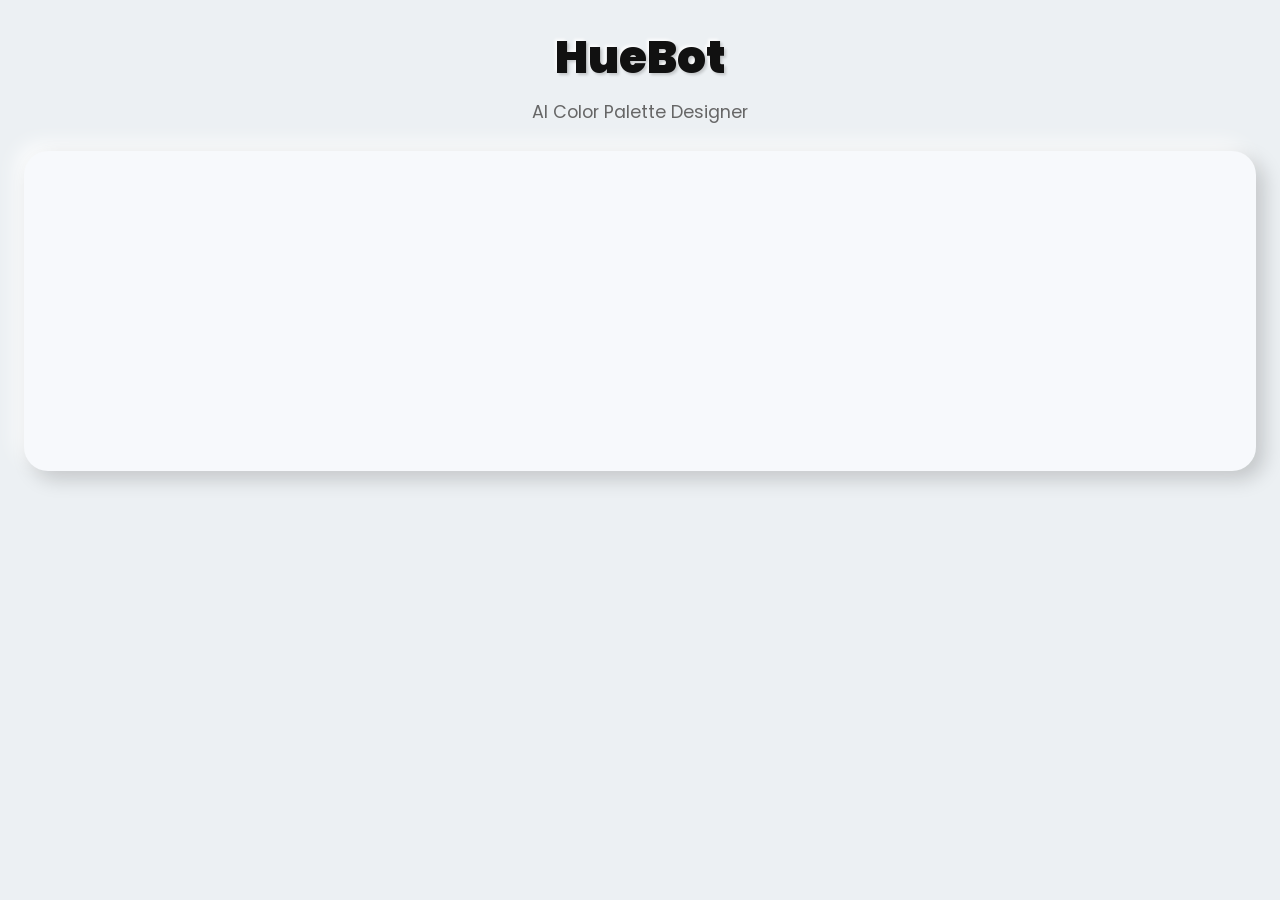
==== index.html @ ea3f3374 "first commit Date: 4/3/2026" ====
<!DOCTYPE html>
<html lang="en">
<head>
  <meta charset="UTF-8" />
  <meta name="viewport" content="width=device-width, initial-scale=1.0" />
  <title>HueBot – AI Color Palette Assistant</title>
  <link rel="stylesheet" href="styles.css" />
</head>

<body>
  <main class="app">

    <!-- HEADER -->
    <header class="app-header">
      <h1 class="title">HueBot</h1>
      <p class="subtitle">AI Color Palette Designer</p>
    </header>

    <!-- CHAT SECTION -->
    <section class="chat-container neu" id="chatSection">
      <div class="chat-messages" id="chatMessages"></div>

      <!-- Typing -->
      <div class="typing-indicator" id="typingIndicator">
        <span></span><span></span><span></span>
      </div>
    </section>
  </main>

  <!-- OPTION MODAL -->
  <div id="optionModalOverlay" class="modal-overlay" hidden></div>
  <div id="optionModal" class="modal neu" hidden>
    <div class="modal-header">
      <h3 id="optionModalTitle">Select an option</h3>
    </div>

    <div id="optionModalBody" class="modal-body"></div>
  </div>

  <!-- COLOR WHEEL MODAL -->
  <div id="colorWheelOverlay" class="modal-overlay" hidden></div>
  <div id="colorWheelModal" class="modal neu" hidden>
    <div class="modal-header">
      <h3 id="colorWheelLabel">Pick a color</h3>
    </div>

    <div class="modal-body color-wheel-body">
      <canvas id="colorWheelCanvas" width="260" height="260"></canvas>
      <div id="selectedColorPreview" class="color-preview-circle"></div>
    </div>

    <div class="modal-footer">
      <button class="btn solid" id="confirmColorBtn">Use this</button>
    </div>
  </div>

  <!-- PALETTE MODAL -->
  <div id="paletteModalOverlay" class="modal-overlay" hidden></div>
  <div id="paletteModal" class="modal neu" hidden>
    <div class="modal-header">
      <h3>🎨 Your Palette</h3>
    </div>

    <div class="modal-body">
      <div id="paletteModalGrid" class="palette-grid"></div>
    </div>

    <div class="modal-footer">
      <button class="btn outline" id="modalCopyCss">Copy CSS</button>
      <button class="btn outline" id="modalDownloadPng">PNG</button>
      <button class="btn solid" id="modalRegenerate">New Palette</button>
    </div>
  </div>

  <!-- Scripts -->
  <script type="module">
    import { initUi } from "./js/ui.js";
    import { initChatbot } from "./js/chatbot.js";

      window.addEventListener("load", () => {
  initUi();

  // Wait 3 seconds before starting the chatbot
  setTimeout(() => {
    initChatbot();
  }, 3000); 
});
    
  </script>
</body>
</html>
---- styles.css ----
@import url('https://fonts.googleapis.com/css2?family=Abril+Fatface&family=Lobster&family=Montserrat:ital,wght@0,100..900;1,100..900&family=Poppins:ital,wght@0,100;0,200;0,300;0,400;0,500;0,600;0,700;0,800;0,900;1,100;1,200;1,300;1,400;1,500;1,600;1,700;1,800;1,900&family=Raleway:ital,wght@0,100..900;1,100..900&display=swap');
/* ----------------------------------------------------
   ROOT VARIABLES — Soft White Neumorphism Theme
---------------------------------------------------- */
:root {
  --bg: #ecf0f3;
  --surface: #f7f9fc;
  --surface-raised: #ffffff;

  --text-primary: #111;
  --text-secondary: #666;

  --accent: #007aff;

  --radius-lg: 24px;
  --radius-md: 16px;
  --radius-sm: 10px;

  --shadow-dark: rgba(0, 0, 0, 0.18);
  --shadow-light: rgba(255, 255, 255, 0.85);

  --transition: 0.25s ease;
  --fast: 0.15s ease;
}

/* ----------------------------------------------------
   GLOBAL
---------------------------------------------------- */
* {
  margin: 0;
  padding: 0;
  box-sizing: border-box;
}

body {
  font-family: "poppins", -apple-system, BlinkMacSystemFont, Segoe UI, Roboto;
  background: var(--bg);
  min-height: 100vh;
  padding: 24px;
  color: var(--text-primary);
}

.neu {
  background: var(--surface);
  box-shadow:
    8px 8px 20px var(--shadow-dark),
    -8px -8px 20px var(--shadow-light);
  border-radius: var(--radius-lg);
}

.neu-raised {
  background: var(--surface-raised);
  box-shadow:
    6px 6px 16px var(--shadow-dark),
    -6px -6px 16px var(--shadow-light);
  border-radius: var(--radius-lg);
}

/* ----------------------------------------------------
   HEADER
---------------------------------------------------- */
.title {
  text-align: center;
  font-size: clamp(2.3rem, 5vw, 2.8rem);
  font-weight: 900;
  margin-bottom: 8px;
  text-shadow:
    2px 2px 3px var(--shadow-dark),
    -2px -2px 3px var(--shadow-light);
}

.subtitle {
  text-align: center;
  color: var(--text-secondary);
  font-size: 1.1rem;
  margin-bottom: 26px;
}

/* ----------------------------------------------------
   CHAT SECTION
---------------------------------------------------- */
.chat-container {
  padding-bottom: 20px;
  animation: fadeIn 0.4s ease;
}

.chat-messages {
  padding: 24px;
  min-height: 300px;
  max-height: 550px;
  overflow-y: auto;
  display: flex;
  flex-direction: column;
  gap: 16px;
}

/* Chat bubble */
.message {
  padding: 16px 22px;
  border-radius: var(--radius-lg);
  max-width: 85%;
  line-height: 1.6;
  animation: slideUp 0.25s ease;
}

/* Bot bubble */
.message.bot {
  background: var(--surface);
  color: var(--text-primary);
  box-shadow:
    4px 4px 10px var(--shadow-dark),
    -4px -4px 10px var(--shadow-light);
}

/* User bubble */
.message.user {
  margin-left: auto;
  background: var(--accent);
  color: #fff;
  box-shadow:
    4px 4px 12px rgba(0, 122, 255, 0.5),
    -4px -4px 12px rgba(255, 255, 255, 0.6);
  border-bottom-right-radius: 10px;
}

/* Typing indicator */
.typing-indicator {
  padding-left: 24px;
  gap: 8px;
  display: none;
}

.typing-indicator span {
  width: 9px;
  height: 9px;
  background: var(--text-secondary);
  border-radius: 50%;
  animation: blink 1.4s infinite;
}

.typing-indicator span:nth-child(2) {
  animation-delay: 0.2s;
}

.typing-indicator span:nth-child(3) {
  animation-delay: 0.4s;
}

/* ----------------------------------------------------
   MODALS
---------------------------------------------------- */
.modal-overlay {
  position: fixed;
  inset: 0;
  background: rgba(0, 0, 0, 0.25);
  backdrop-filter: blur(4px);
  z-index: 90;
  opacity: 0;
  transition: var(--transition);
}

.modal-overlay.show {
  opacity: 1;
}

/* ==========================================================
   PALETTE MODAL (NO SCROLLBARS + RESPONSIVE GRID)
========================================================== */

#paletteModal {
  max-height: 92vh;              /* Fit within viewport */
  scrollbar-width: none;
}

#paletteModal .modal-body {
  padding: 20px;
  overflow: hidden;              /* Prevent inner scrollbars */
}

/* Responsive auto-fit grid */
.palette-grid {
  display: grid;
  gap: 20px;
  grid-template-columns: repeat(auto-fit, minmax(170px, 1fr));
  justify-items: center;
  align-items: stretch;
  width: 100%;
  padding-bottom: 10px;
}

/* Each swatch auto scales */
.palette-swatch {
  width: 100%;
  max-width: 200px;
  border-radius: var(--radius-lg);
}

/* Ensure tall palettes still fit by shrinking slightly */
@media (max-height: 760px) {
  .palette-swatch {
    transform: scale(0.93);
  }
}

@media (max-height: 680px) {
  .palette-swatch {
    transform: scale(0.86);
  }
}

@media (max-height: 600px) {
  .palette-swatch {
    transform: scale(0.78);
  }
}

.modal {
  position: fixed;
  top: 50%;
  left: 50%;
  width: min(480px, 92%);
  padding: 26px;
  transform: translate(-50%, -50%) scale(0.85);
  opacity: 0;
  transition: var(--transition);
  z-index: 100;
  max-height: 85vh;       /* Prevent modal from growing beyond viewport */
  overflow-y: auto;       /* Enable scrolling inside modal */
}

.modal.show {
  opacity: 1;
  transform: translate(-50%, -50%) scale(1);
}

.modal-header h3 {
  text-align: center;
  font-size: 1.9rem;
  margin-bottom: 18px;
  font-family: Lobster;
}

/* Option buttons */
#optionModalBody {
  display: flex;
  flex-direction: column;
  gap: 12px;
}

.option-btn {
  padding: 14px;
  text-align: center;
  font-weight: 600;
  border-radius: var(--radius-md);
  background: var(--surface);
  cursor: pointer;
  box-shadow:
    4px 4px 12px var(--shadow-dark),
    -4px -4px 12px var(--shadow-light);
  transition: var(--transition);
}

.option-btn:hover {
  transform: translateY(-4px);
}

/* ----------------------------------------------------
   COLOR WHEEL
---------------------------------------------------- */
.color-wheel-body {
  display: flex;
  flex-direction: column;
  align-items: center;
  gap: 18px;
}

#colorWheelCanvas {
  border-radius: 50%;
  cursor: crosshair;
  box-shadow:
    6px 6px 14px var(--shadow-dark),
    -6px -6px 14px var(--shadow-light);
}

.color-preview-circle {
  width: 58px;
  height: 58px;
  border-radius: 50%;
  box-shadow:
    4px 4px 10px var(--shadow-dark),
    -4px -4px 10px var(--shadow-light);
}

/* ----------------------------------------------------
   PALETTE MODAL
---------------------------------------------------- */
#paletteModalGrid {
  margin-top: 10px;
}

.palette-grid {
  display: grid;
  grid-template-columns: repeat(auto-fit, minmax(150px, 1fr));
  gap: 18px;
}

.palette-swatch {
  border-radius: var(--radius-lg);
  overflow: hidden;
  background: var(--surface-raised);
  transition: var(--transition);
  box-shadow: 1px 1px 10px #666;
  position: relative;
  text-align: center;
}

.palette-swatch:hover{
  filter: drop-shadow(0px 2px 3px silver);
}

.palette-swatch-color {
  height: 110px;
  position: relative;
}

.palette-swatch-color::after {
  content: "";
  position: absolute;
  top: -80%;
  left: -80%;
  width: 160%;
  height: 160%;
  background: linear-gradient(
    135deg,
    transparent 40%,
    rgba(255, 255, 255, 0.45) 50%,
    transparent 60%
  );
  transform: rotate(25deg);
  transition: 0.7s;
}


.palette-swatch:hover .palette-swatch-color::after {
  top: 120%;
  left: 120%;
}

/* Copy */
.palette-swatch-copy {
  position: absolute;
  top: 12px;
  right: 12px;
  padding: 6px 12px;
  background: rgba(255, 255, 255, 0.85);
  border-radius: var(--radius-sm);
  font-size: 0.8rem;
  cursor: pointer;
  opacity: 0;
  transition: var(--fast);
}

.palette-swatch:hover .palette-swatch-copy {
  opacity: 1;
  transform: scale(1.05);
}

.palette-swatch-label {
  padding: 14px;
  text-align: center;
  font-weight: 600;
}

.palette-swatch-code {
  padding: 10px 14px;
  font-size: 0.8rem;
  color: var(--text-secondary);
  font-family: monospace;
  margin-bottom: 6px;
}

.palette-swatch-usage {
  padding: 0 14px 14px;
  text-align: center;
  font-size: 0.8rem;
  color: var(--text-secondary);
}

/* ----------------------------------------------------
   BUTTONS
---------------------------------------------------- */
.btn {
  padding: 12px 24px;
  border-radius: var(--radius-md);
  font-weight: 600;
  cursor: pointer;
  border: none;
  transition: var(--transition);
  background: var(--surface-raised);
  box-shadow:
    6px 6px 12px var(--shadow-dark),
    -6px -6px 12px var(--shadow-light);
}

.btn:active {
  transform: scale(0.96);
}

.btn.solid {
  background: var(--accent);
  color: #fff;
  box-shadow:
    4px 4px 14px rgba(0, 122, 255, 0.45),
    -4px -4px 14px rgba(255, 255, 255, 0.6);
}

.btn.outline {
  background: var(--surface);
  border: 2px solid var(--accent);
  color: var(--accent);
}

/* ----------------------------------------------------
   ANIMATIONS
---------------------------------------------------- */
@keyframes fadeIn {
  from {
    opacity: 0;
    transform: translateY(14px);
  }
  to {
    opacity: 1;
    transform: translateY(0);
  }
}

@keyframes slideUp {
  from {
    opacity: 0;
    transform: translateY(12px);
  }
  to {
    opacity: 1;
    transform: translateY(0);
  }
}

@keyframes blink {
  0%,
  100% {
    opacity: 0.4;
  }
  50% {
    opacity: 1;
  }
}

/* ----------------------------------------------------
   RESPONSIVE
---------------------------------------------------- */
@media (max-width: 600px) {
  body {
    padding: 12px;
  }

  .palette-grid {
    grid-template-columns: repeat(auto-fit, minmax(130px, 1fr));
    grid-auto-rows: minmax(180px, auto);
  }
}

@media (max-width: 400px) {
  .palette-grid {
    grid-template-columns: repeat(auto-fit, minmax(115px, 1fr));
  }
}

/* Shine hover for footer buttons */
.modal-footer{
  display: flex;
  flex-direction: row;
  gap: 1em;
  justify-content: center;
  align-items: center;
}
.modal-footer .btn {
  background:#ecf0f3 !important;
  border: none !important;
  box-shadow: none !important;
  position: relative;
  overflow: hidden;
  color: black;
  margin-top: 16px;
 }

.modal-footer .btn::before {
  content: "";
  position: absolute;
  top: 0;
  left: -120%;
  width: 130%;
  height: 100%;
  background: linear-gradient(
    120deg,
    transparent,
    rgba(255,255,255,0.6),
    transparent
  );
  transform: skewX(20deg);
  transition: 0.6s ease;
}

.modal-footer .btn:hover::before {
  left: 120%;
}

.modal-footer .btn:hover {
  transform: translateY(-2px);
}
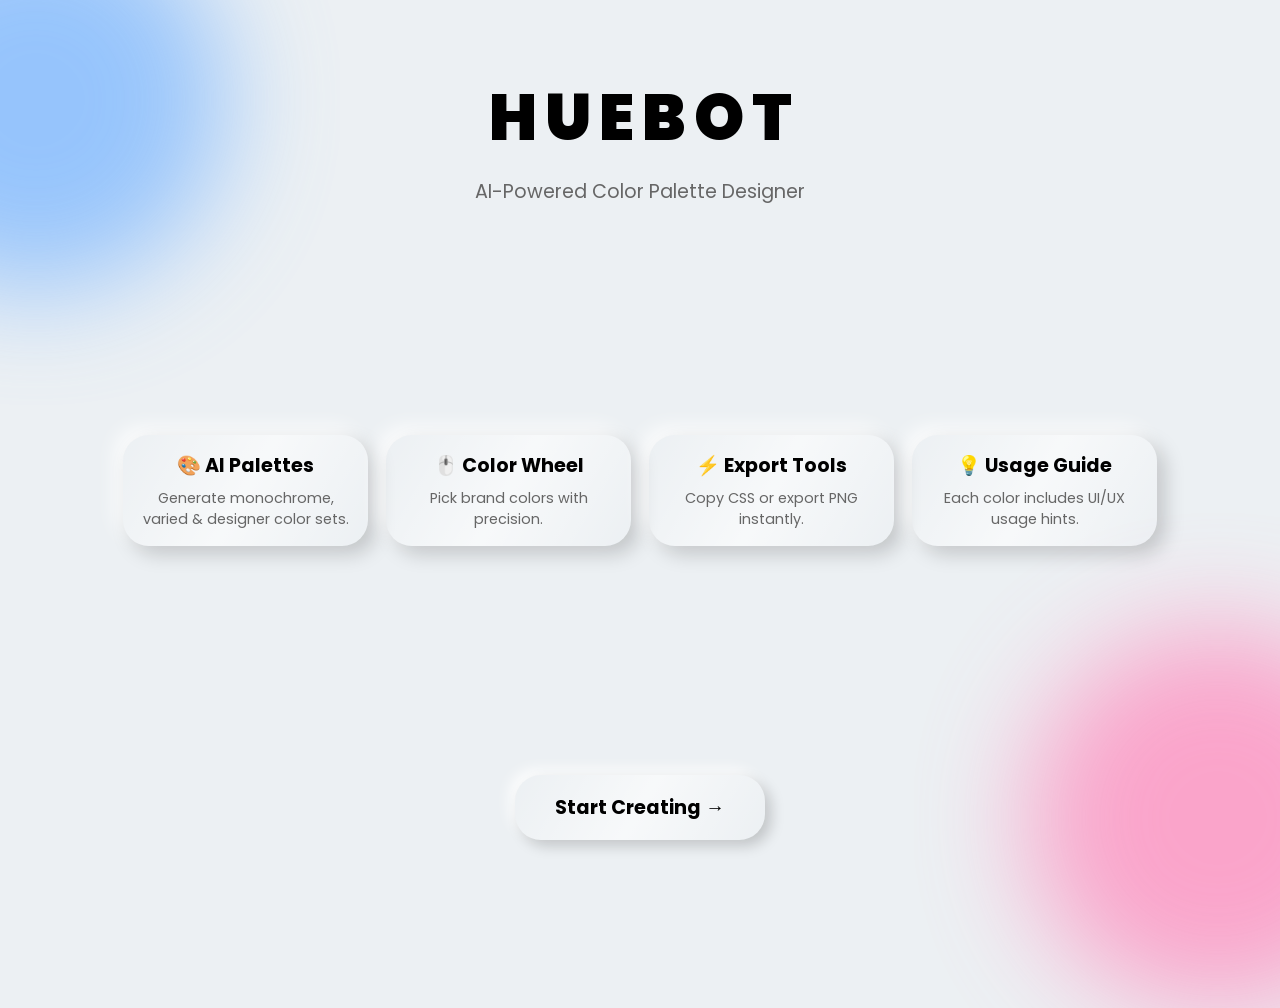
==== commit 42d09b66: "Update CTA button link to app.html" ====
--- a/index.html
+++ b/index.html
@@ -1,91 +1,275 @@
 <!DOCTYPE html>
 <html lang="en">
 <head>
-  <meta charset="UTF-8" />
-  <meta name="viewport" content="width=device-width, initial-scale=1.0" />
+  <meta charset="UTF-8">
+  <meta name="viewport" content="width=device-width, initial-scale=1.0">
   <title>HueBot – AI Color Palette Assistant</title>
-  <link rel="stylesheet" href="styles.css" />
+
+  <!-- FONTS -->
+  <link href="https://fonts.googleapis.com/css2?family=Poppins:wght@300;400;600;700;900&display=swap" rel="stylesheet">
+
+  <!-- GSAP -->
+  <script src="https://cdnjs.cloudflare.com/ajax/libs/gsap/3.12.2/gsap.min.js"></script>
+
+  <style>
+    :root {
+      --bg: #ecf0f3;
+      --surface: #f7f9fc;
+      --text: #111;
+      --text-light: #666;
+      --accent: #007aff;
+      --radius: 26px;
+      --shadow-dark: rgba(0, 0, 0, 0.18);
+      --shadow-light: rgba(255, 255, 255, 0.85);
+    }
+
+    * {
+      margin: 0;
+      padding: 0;
+      box-sizing: border-box;
+      font-family: "Poppins", sans-serif;
+      scrollbar-width: none;
+    }
+
+    body {
+      background: var(--bg);
+      overflow-x: hidden;
+    }
+
+    /* ================= HERO SECTION ================= */
+
+    .landing-container {
+      height: 100vh; /* FULL SCREEN — NO SCROLL ON DESKTOP */
+      display: flex;
+      flex-direction: column;
+      justify-content: space-between;
+      padding: 50px 20px;
+      position: relative;
+    }
+
+    /* Floating blobs */
+    .blob {
+      position: absolute;
+      width: 380px;
+      height: 380px;
+      border-radius: 50%;
+      filter: blur(55px);
+      opacity: 0.75;
+      z-index: -1;
+      animation: floatBlobs 6s infinite linear;
+    }
+
+    .blob.blue { background: #7ab6ff; top: -10%; left: -12%; }
+    .blob.pink { background: #ff8bbd; bottom: -12%; right: -10%; }
+
+    @keyframes floatBlobs {
+      0% { transform: translate(0,0) rotate(0); }
+      50% { transform: translate(40px, -30px) rotate(160deg); }
+      100% { transform: translate(0,0) rotate(360deg); }
+    }
+
+    /* Hero Text */
+    .hero {
+      text-align: center;
+      margin-top: 20px;
+    }
+
+    /* Animated HUEBOT Logo */
+    .logo {
+      font-size: 4rem;
+      font-weight: 900;
+      display: flex;
+      justify-content: center;
+      gap: 8px;
+    }
+
+    .logo span {
+      display: inline-block;
+      animation: colorChange 1.2s infinite alternate;
+    }
+
+    .logo span:nth-child(1){ animation-delay: 0s; }
+    .logo span:nth-child(2){ animation-delay: .2s; }
+    .logo span:nth-child(3){ animation-delay: .4s; }
+    .logo span:nth-child(4){ animation-delay: .6s; }
+    .logo span:nth-child(5){ animation-delay: .8s; }
+    .logo span:nth-child(6){ animation-delay: 1s; }
+
+    @keyframes colorChange {
+      0%   { color: #ff5f91; transform: translateY(0); }
+      50%  { color: #4da3ff; transform: translateY(-6px); }
+      100% { color: #9b59ff; transform: translateY(0); }
+    }
+
+    .subtitle {
+      margin-top: 12px;
+      font-size: 1.2rem;
+      font-weight: 400;
+      color: var(--text-light);
+    }
+
+    /* ================= FEATURES ================= */
+
+    .features {
+      display: grid;
+      gap: 18px;
+      padding: 10px;
+      width: 85%;
+      margin: auto;
+      grid-template-columns: repeat(4, 1fr); /* STRICT 4-COLUMN DESKTOP */
+    }
+
+    .feature-card {
+      background: var(--surface);
+      padding: 16px;
+      text-align: center;
+      border-radius: var(--radius);
+      box-shadow:
+        8px 8px 20px var(--shadow-dark),
+        -8px -8px 20px var(--shadow-light);
+      transition: 0.3s ease;
+      background: linear-gradient(
+    120deg,
+    transparent,
+    rgba(255,255,255,0.6),
+    transparent
+  );
+    }
+
+    .feature-card:hover {
+      transform: translateY(-6px);
+    }
+
+    .feature-card h3 {
+      font-size: 1.2rem;
+      margin-bottom: 8px;
+      font-weight: 700;
+    }
+
+    .feature-card p {
+      color: var(--text-light);
+      font-size: 0.9rem;
+    }
+
+    /* ================= CTA ================= */
+
+    .cta-wrapper {
+      text-align: center;
+      margin-bottom: 10px;
+    }
+
+    .cta-btn {
+      padding: 18px 40px;
+      border-radius: var(--radius);
+      font-size: 1.2rem;
+      font-weight: 700;
+      background: var(--surface);
+      border: none;
+      cursor: pointer;
+      box-shadow:
+        6px 6px 14px var(--shadow-dark),
+        -6px -6px 14px var(--shadow-light);
+      transition: .25s;
+      background: linear-gradient(
+    120deg,
+    transparent,
+    rgba(255,255,255,0.6),
+    transparent
+  );
+    }
+
+    .cta-btn:hover {
+      background: linear-gradient(
+    120deg,
+    transparent,
+    rgb(255, 255, 255),
+    transparent
+  );
+    }
+
+    /* ================= RESPONSIVE ================= */
+
+    /* Tablet → 2x2 layout */
+    @media (max-width: 1023px) {
+      body { overflow-y: auto; }
+
+      .landing-container {
+        height: auto;
+        padding-bottom: 60px;
+      }
+
+      .features {
+        grid-template-columns: repeat(2, 1fr);
+        margin-top: 20px;
+      }
+    }
+
+    /* Mobile → stacked */
+    @media (max-width: 767px) {
+      .logo { font-size: 2.7rem; }
+
+      .features {
+        grid-template-columns: 1fr;
+        width: 90%;
+      }
+
+      .cta-btn {
+        width: 90%;
+      }
+    }
+  </style>
+
 </head>
 
 <body>
-  <main class="app">
-
-    <!-- HEADER -->
-    <header class="app-header">
-      <h1 class="title">HueBot</h1>
-      <p class="subtitle">AI Color Palette Designer</p>
-    </header>
-
-    <!-- CHAT SECTION -->
-    <section class="chat-container neu" id="chatSection">
-      <div class="chat-messages" id="chatMessages"></div>
-
-      <!-- Typing -->
-      <div class="typing-indicator" id="typingIndicator">
-        <span></span><span></span><span></span>
-      </div>
+
+  <!-- BLOBS -->
+  <div class="blob blue"></div>
+  <div class="blob pink"></div>
+
+  <div class="landing-container">
+
+    <!-- HERO -->
+    <section class="hero">
+      <div class="logo">
+        <span>H</span><span>U</span><span>E</span><span>B</span><span>O</span><span>T</span>
+      </div>
+      <p class="subtitle">AI-Powered Color Palette Designer</p>
     </section>
-  </main>
-
-  <!-- OPTION MODAL -->
-  <div id="optionModalOverlay" class="modal-overlay" hidden></div>
-  <div id="optionModal" class="modal neu" hidden>
-    <div class="modal-header">
-      <h3 id="optionModalTitle">Select an option</h3>
+
+    <!-- FEATURES -->
+    <section class="features">
+
+      <div class="feature-card">
+        <h3>🎨 AI Palettes</h3>
+        <p>Generate monochrome, varied & designer color sets.</p>
+      </div>
+
+      <div class="feature-card">
+        <h3>🖱️ Color Wheel</h3>
+        <p>Pick brand colors with precision.</p>
+      </div>
+
+      <div class="feature-card">
+        <h3>⚡ Export Tools</h3>
+        <p>Copy CSS or export PNG instantly.</p>
+      </div>
+
+      <div class="feature-card">
+        <h3>💡 Usage Guide</h3>
+        <p>Each color includes UI/UX usage hints.</p>
+      </div>
+
+    </section>
+
+    <!-- CTA -->
+    <div class="cta-wrapper">
+      <button class="cta-btn" onclick="window.location.href='app.html'">
+        Start Creating →
+      </button>
     </div>
 
-    <div id="optionModalBody" class="modal-body"></div>
   </div>
 
-  <!-- COLOR WHEEL MODAL -->
-  <div id="colorWheelOverlay" class="modal-overlay" hidden></div>
-  <div id="colorWheelModal" class="modal neu" hidden>
-    <div class="modal-header">
-      <h3 id="colorWheelLabel">Pick a color</h3>
-    </div>
-
-    <div class="modal-body color-wheel-body">
-      <canvas id="colorWheelCanvas" width="260" height="260"></canvas>
-      <div id="selectedColorPreview" class="color-preview-circle"></div>
-    </div>
-
-    <div class="modal-footer">
-      <button class="btn solid" id="confirmColorBtn">Use this</button>
-    </div>
-  </div>
-
-  <!-- PALETTE MODAL -->
-  <div id="paletteModalOverlay" class="modal-overlay" hidden></div>
-  <div id="paletteModal" class="modal neu" hidden>
-    <div class="modal-header">
-      <h3>🎨 Your Palette</h3>
-    </div>
-
-    <div class="modal-body">
-      <div id="paletteModalGrid" class="palette-grid"></div>
-    </div>
-
-    <div class="modal-footer">
-      <button class="btn outline" id="modalCopyCss">Copy CSS</button>
-      <button class="btn outline" id="modalDownloadPng">PNG</button>
-      <button class="btn solid" id="modalRegenerate">New Palette</button>
-    </div>
-  </div>
-
-  <!-- Scripts -->
-  <script type="module">
-    import { initUi } from "./js/ui.js";
-    import { initChatbot } from "./js/chatbot.js";
-
-      window.addEventListener("load", () => {
-  initUi();
-
-  // Wait 3 seconds before starting the chatbot
-  setTimeout(() => {
-    initChatbot();
-  }, 3000); 
-});
-    
-  </script>
 </body>
-</html>+</html>
